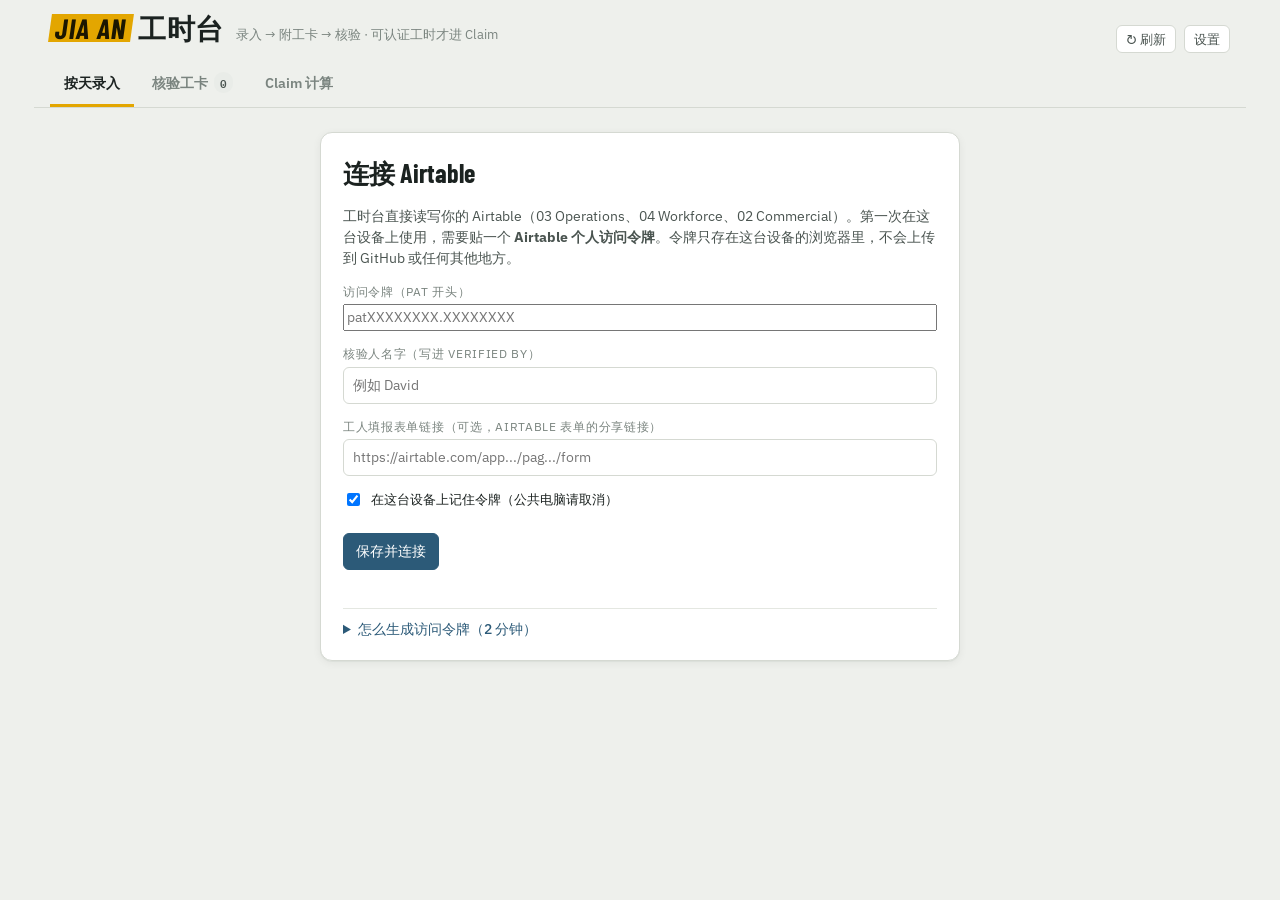
==== timesheet/index.html @ 96283b89 "Add JIA AN timesheet tool backed by Airtable Office tool for tower crane timesheets: day entry per s" ====
<!doctype html>
<html lang="zh-CN">
<head>
<meta charset="utf-8">
<meta name="viewport" content="width=device-width, initial-scale=1, viewport-fit=cover">
<meta name="robots" content="noindex">
<title>JIA AN 工时台</title>
<link rel="preconnect" href="https://fonts.googleapis.com">
<link rel="preconnect" href="https://fonts.gstatic.com" crossorigin>
<link rel="stylesheet" href="https://fonts.googleapis.com/css2?family=Barlow+Condensed:wght@600;700&family=IBM+Plex+Mono:wght@400;500&family=IBM+Plex+Sans:wght@400;500;600&display=swap">
<style>
:root{
  --ground:#EEF0EC; --surface:#FFFFFF; --sunk:#F5F6F3; --line:#D5D9D2; --line-soft:#E4E7E1;
  --ink:#1B2220; --ink-2:#4A5450; --ink-3:#7A847F;
  --steel:#2C5A78; --steel-ink:#FFFFFF; --steel-soft:#E3ECF2;
  --jib:#E3A600; --jib-soft:#FFF4D1; --jib-ink:#3A2C00;
  --ok:#2E7D4F; --ok-soft:#E1F1E7; --ev:#2C5A78; --ev-soft:#E3ECF2;
  --bad:#B23A2E; --bad-soft:#F8E3E0; --rec:#5E6763; --rec-soft:#E9ECE8;
  --shadow:0 1px 0 rgba(20,30,25,.04),0 2px 8px rgba(20,30,25,.06);
  --f-sans:"IBM Plex Sans",-apple-system,"PingFang SC","Hiragino Sans GB","Microsoft YaHei","Noto Sans SC",sans-serif;
  --f-disp:"Barlow Condensed","IBM Plex Sans","PingFang SC","Microsoft YaHei",sans-serif;
  --f-mono:"IBM Plex Mono",ui-monospace,SFMono-Regular,Menlo,Consolas,monospace;
}
@media (prefers-color-scheme: dark){
  :root:not([data-theme="light"]){
    color-scheme:dark;
    --ground:#121614; --surface:#1A201D; --sunk:#161B19; --line:#2E3733; --line-soft:#252D29;
    --ink:#E4E8E3; --ink-2:#AEB7B2; --ink-3:#7E8883;
    --steel:#6FA3C8; --steel-ink:#0E1A22; --steel-soft:#1C2B36;
    --jib:#F2BC2A; --jib-soft:#3A3013; --jib-ink:#FFE9A8;
    --ok:#6CC08F; --ok-soft:#18301F; --ev:#7FB2D6; --ev-soft:#1C2B36;
    --bad:#EE8577; --bad-soft:#3A1E1A; --rec:#A5AEA9; --rec-soft:#242B28;
    --shadow:0 1px 0 rgba(0,0,0,.3),0 2px 10px rgba(0,0,0,.25);
  }
}
:root[data-theme="dark"]{
  color-scheme:dark;
  --ground:#121614; --surface:#1A201D; --sunk:#161B19; --line:#2E3733; --line-soft:#252D29;
  --ink:#E4E8E3; --ink-2:#AEB7B2; --ink-3:#7E8883;
  --steel:#6FA3C8; --steel-ink:#0E1A22; --steel-soft:#1C2B36;
  --jib:#F2BC2A; --jib-soft:#3A3013; --jib-ink:#FFE9A8;
  --ok:#6CC08F; --ok-soft:#18301F; --ev:#7FB2D6; --ev-soft:#1C2B36;
  --bad:#EE8577; --bad-soft:#3A1E1A; --rec:#A5AEA9; --rec-soft:#242B28;
  --shadow:0 1px 0 rgba(0,0,0,.3),0 2px 10px rgba(0,0,0,.25);
}
*{box-sizing:border-box}
[hidden]{display:none!important}
body{background:var(--ground);color:var(--ink);font-family:var(--f-sans);font-size:14px;line-height:1.5;padding-inline:16px;padding-block:0 48px}
.wrap{max-width:1180px;margin:0 auto}
button,input,select,textarea{font:inherit;color:inherit}
:focus-visible{outline:2px solid var(--jib);outline-offset:2px}
.num,.mono{font-family:var(--f-mono);font-variant-numeric:tabular-nums}

/* top bar */
.top{position:sticky;top:env(safe-area-inset-top,0px);z-index:20;background:var(--ground);padding-block:14px 0;margin-inline:-16px;padding-inline:16px;border-bottom:1px solid var(--line)}
.brand{display:flex;align-items:baseline;gap:12px;flex-wrap:wrap}
.brand h1{font-family:var(--f-disp);font-weight:700;font-size:28px;letter-spacing:.02em;margin:0;line-height:1}
.brand h1 b{display:inline-block;background:var(--jib);color:#1B1600;padding:0 6px;margin-right:6px;transform:skewX(-8deg)}
.brand .sub{color:var(--ink-3);font-size:12.5px}
.brand .who{margin-left:auto;font-size:12.5px;color:var(--ink-2);display:flex;gap:8px;align-items:center}
.tabs{display:flex;gap:4px;margin-top:12px;overflow-x:auto}
.tab{appearance:none;border:0;background:none;padding:8px 14px 10px;font-weight:600;color:var(--ink-3);cursor:pointer;border-bottom:3px solid transparent;white-space:nowrap}
.tab[aria-selected="true"]{color:var(--ink);border-bottom-color:var(--jib)}
.tab .count{font-family:var(--f-mono);font-size:11px;background:var(--rec-soft);color:var(--ink-2);padding:1px 6px;border-radius:9px;margin-left:6px}

/* controls */
.bar{display:flex;flex-wrap:wrap;gap:10px;align-items:end;margin-block:16px}
.field{display:flex;flex-direction:column;gap:4px;min-width:0}
.field>span{font-size:11.5px;letter-spacing:.06em;color:var(--ink-3);text-transform:uppercase}
select,input[type=date],input[type=month],input[type=time],input[type=number],input[type=text],input[type=search]{background:var(--surface);border:1px solid var(--line);border-radius:6px;padding:7px 9px;min-height:36px;max-width:100%}
select:disabled,input:disabled{opacity:.6}
.btn{appearance:none;border:1px solid var(--line);background:var(--surface);border-radius:6px;padding:7px 12px;min-height:36px;cursor:pointer;font-weight:500;display:inline-flex;align-items:center;gap:6px;white-space:nowrap}
.btn:hover{border-color:var(--ink-3)}
.btn.primary{background:var(--steel);border-color:var(--steel);color:var(--steel-ink)}
.btn.primary:hover{filter:brightness(1.08)}
.btn.ok{background:var(--ok);border-color:var(--ok);color:var(--surface)}
.btn.danger{color:var(--bad);border-color:var(--bad)}
.btn.ghost{background:none;border-color:transparent;color:var(--ink-2)}
.btn:disabled{opacity:.45;cursor:not-allowed}
.btn.sm{min-height:28px;padding:3px 9px;font-size:12.5px}
.spacer{flex:1}

/* notices */
.note{border:1px solid var(--line);background:var(--surface);border-radius:8px;padding:12px 14px;color:var(--ink-2)}
.note.warn{border-color:var(--jib);background:var(--jib-soft);color:var(--jib-ink)}
.note.err{border-color:var(--bad);background:var(--bad-soft);color:var(--bad)}
.toast{position:fixed;left:50%;bottom:calc(20px + env(safe-area-inset-bottom,0px));transform:translateX(-50%);background:var(--ink);color:var(--ground);padding:9px 16px;border-radius:8px;box-shadow:var(--shadow);z-index:50;max-width:calc(100% - 32px);font-size:13.5px}

/* status pills */
.pill{display:inline-flex;align-items:center;gap:5px;font-size:11.5px;font-weight:600;padding:2px 8px;border-radius:10px;white-space:nowrap}
.pill::before{content:"";width:6px;height:6px;border-radius:50%;background:currentColor}
.st-R{background:var(--rec-soft);color:var(--rec)}
.st-E{background:var(--ev-soft);color:var(--ev)}
.st-V{background:var(--ok-soft);color:var(--ok)}
.st-X{background:var(--bad-soft);color:var(--bad)}
.st-new{background:var(--jib-soft);color:var(--jib-ink)}

/* entry grid */
.proj-head{display:flex;flex-wrap:wrap;gap:6px 16px;align-items:baseline;margin-block:4px 12px}
.proj-head h2{font-family:var(--f-disp);font-size:24px;margin:0;font-weight:700;letter-spacing:.01em}
.proj-head .meta{color:var(--ink-3);font-size:12.5px}
.cranes{display:grid;gap:12px}
.crane{background:var(--surface);border:1px solid var(--line);border-radius:10px;box-shadow:var(--shadow);overflow:hidden}
.crane-h{display:flex;align-items:center;gap:10px;padding:10px 14px;border-bottom:1px solid var(--line-soft);background:var(--sunk)}
.tc{font-family:var(--f-disp);font-weight:700;font-size:22px;line-height:1;min-width:52px}
.crane-h .lab{color:var(--ink-2);font-size:12.5px;overflow-wrap:anywhere}
.crane-h .req{margin-left:auto;font-size:11.5px;color:var(--ink-3);white-space:nowrap}
.slot{display:grid;grid-template-columns:78px minmax(160px,1.5fr) 124px 124px 92px 64px minmax(110px,1fr) auto;gap:8px;align-items:center;padding:8px 14px;border-top:1px solid var(--line-soft)}
.slot:first-of-type{border-top:0}
.slot .sh{font-weight:600;font-size:13px}
.slot .sh small{display:block;color:var(--ink-3);font-weight:400;font-size:11px}
.slot .hrs{font-family:var(--f-mono);font-variant-numeric:tabular-nums;font-weight:500;text-align:right}
.slot.dirty{background:var(--jib-soft)}
.ltw{display:flex;align-items:center;gap:6px;font-size:12.5px;cursor:pointer;line-height:1.15;white-space:nowrap}
.ltw small,.slot .hrs small{display:block;color:var(--ink-3);font-size:10.5px;font-weight:400}
.ltw input{width:auto;margin:0}
.slot.empty{grid-template-columns:78px minmax(160px,1.5fr) 1fr}
.slot.empty .hint{color:var(--ink-3);font-size:12px}
.slot.locked input,.slot.locked select{pointer-events:none;opacity:.75}
.slot .end{display:flex;gap:6px;align-items:center;justify-content:flex-end}
.slot input,.slot select{width:100%}
.slot-add{padding:8px 14px;border-top:1px dashed var(--line);display:flex;gap:8px;flex-wrap:wrap}
.lbl-m{display:none}
.savebar{position:sticky;bottom:calc(12px + env(safe-area-inset-bottom,0px));margin-top:16px;display:flex;gap:10px;align-items:center;background:var(--ink);color:var(--ground);padding:10px 14px;border-radius:10px;box-shadow:var(--shadow)}
.savebar .btn{border-color:transparent}
@media (max-width:860px){
  .slot{grid-template-columns:1fr 1fr;gap:6px 10px;padding:12px 14px}
  .slot .sh{grid-column:1/-1;display:flex;gap:8px;align-items:baseline}
  .slot .sh small{display:inline}
  .slot .w{grid-column:1/-1}
  .slot.empty{grid-template-columns:1fr}
  .slot.empty .hint{display:none}
  .slot .note-in{grid-column:1/-1}
  .slot .end{grid-column:1/-1;justify-content:space-between}
  .slot .hrs{text-align:left}
  .lbl-m{display:block;font-size:11px;color:var(--ink-3)}
}

/* tables */
.tablebox{overflow-x:auto;background:var(--surface);border:1px solid var(--line);border-radius:10px;box-shadow:var(--shadow)}
table{border-collapse:collapse;width:100%;font-size:13px}
th,td{padding:8px 10px;border-bottom:1px solid var(--line-soft);text-align:left;vertical-align:middle;white-space:nowrap}
th{font-size:11.5px;letter-spacing:.05em;color:var(--ink-3);font-weight:600;background:var(--sunk);position:sticky;top:0;text-transform:uppercase}
td.r,th.r{text-align:right}
tbody tr:hover{background:var(--sunk)}
tr.sel{background:var(--steel-soft)!important}
tfoot td{font-weight:600;background:var(--sunk)}
.ev{display:flex;gap:4px}
.ev a{display:block;width:34px;height:34px;border-radius:4px;overflow:hidden;border:1px solid var(--line);background:var(--sunk);font-size:10px;color:var(--ink-2);text-align:center;line-height:32px;text-decoration:none}
.ev img{width:100%;height:100%;object-fit:cover}
.why{color:var(--bad);font-size:12px;white-space:normal;max-width:220px}
.muted{color:var(--ink-3)}
.actions{display:flex;flex-wrap:wrap;gap:8px;align-items:center;margin-block:10px}
.stats{display:flex;flex-wrap:wrap;gap:10px;margin-block:4px 14px}
.stat{background:var(--surface);border:1px solid var(--line);border-radius:8px;padding:8px 14px;min-width:120px}
.stat b{display:block;font-family:var(--f-mono);font-size:20px;font-weight:500}
.stat span{font-size:11.5px;color:var(--ink-3)}
.grid-days td,.grid-days th{padding:6px 6px;text-align:center;font-size:12px}
.grid-days td:first-child,.grid-days th:first-child{text-align:left;position:sticky;left:0;background:var(--surface);z-index:1}
.grid-days th:first-child{background:var(--sunk)}
.d-N{color:var(--steel);font-weight:600}
.d-unv{text-decoration:underline dotted var(--jib);text-underline-offset:3px}
.d-we{background:var(--sunk)}
.claim{background:var(--surface);border:1px solid var(--line);border-radius:10px;box-shadow:var(--shadow);margin-bottom:14px;overflow:hidden}
.claim-h{display:flex;flex-wrap:wrap;gap:10px 14px;align-items:center;padding:12px 14px;background:var(--sunk);border-bottom:1px solid var(--line-soft)}
.claim-total{text-align:right}
.claim-total span{display:block;font-size:11px;color:var(--ink-3);letter-spacing:.05em}
.claim-total b{font-family:var(--f-mono);font-size:22px;font-weight:500}
.claim-grid{display:grid;grid-template-columns:repeat(auto-fit,minmax(290px,1fr));gap:12px 28px;padding:12px 14px}
.claim-grid dl{display:grid;grid-template-columns:1fr auto;gap:6px 12px;margin:0;align-items:center}
.claim-grid dt{color:var(--ink-2);font-size:13px;white-space:nowrap}
.claim-grid dd{margin:0;text-align:right}
.claim-grid .tot{font-weight:600;color:var(--ink);border-top:1px solid var(--line);padding-top:6px}
.claim-grid input[type=date]{width:140px;min-height:30px;padding:3px 6px}
.claim-grid input[type=number]{min-height:30px;padding:3px 6px;text-align:right}
.claim details{border-top:1px solid var(--line-soft)}
.claim summary{padding:10px 14px;cursor:pointer;color:var(--steel);font-weight:500}
.tag{font-size:11px;padding:1px 6px;border-radius:4px;background:var(--steel-soft);color:var(--steel);white-space:nowrap}
.tag.bad{background:var(--bad-soft);color:var(--bad)}
h3{font-family:var(--f-disp);font-size:20px;font-weight:700;margin:22px 0 8px;letter-spacing:.01em}
.legend{display:flex;flex-wrap:wrap;gap:12px;font-size:12px;color:var(--ink-3);margin-block:6px}
.inline-form{display:flex;gap:8px;flex-wrap:wrap;align-items:center}
.inline-form input[type=text]{min-width:220px;flex:1}
@media (prefers-reduced-motion:reduce){*{transition:none!important;animation:none!important}}

html{color-scheme:light}
body{margin:0;padding-top:env(safe-area-inset-top,0px)}
img{max-width:100%}

.connect{max-width:640px;margin:24px auto;background:var(--surface);border:1px solid var(--line);border-radius:12px;padding:20px 22px;box-shadow:var(--shadow);display:grid;gap:14px}
.connect h2{font-family:var(--f-disp);font-size:26px;margin:0}
.connect p{margin:0;color:var(--ink-2)}
.connect input{width:100%}
.chk{display:flex;gap:8px;align-items:center;font-size:13px}
.chk input{width:auto}
.howto{border-top:1px solid var(--line-soft);padding-top:10px}
.howto summary{cursor:pointer;color:var(--steel);font-weight:500}
.howto li{margin-block:4px}
code{font-family:var(--f-mono);background:var(--sunk);padding:1px 5px;border-radius:4px;font-size:12.5px}
a{color:var(--steel)}
.st-S{background:var(--jib-soft);color:var(--jib-ink)}
.src{font-size:10.5px;color:var(--ink-3);margin-left:4px}
.tabs{align-items:center}
.busy{position:fixed;top:calc(8px + env(safe-area-inset-top,0px));right:16px;z-index:60;background:var(--ink);color:var(--ground);font-size:12px;padding:4px 10px;border-radius:12px}
</style>
</head>
<body>
<div class="wrap">
  <header class="top">
    <div class="brand">
      <h1><b>JIA AN</b>工时台</h1>
      <span class="sub">录入 → 附工卡 → 核验 · 可认证工时才进 Claim</span>
      <span class="who"><span id="who"></span><button class="btn sm" id="btn-refresh" title="从 Airtable 重新读取">↻ 刷新</button><button class="btn sm" id="btn-settings">设置</button></span>
    </div>
    <nav class="tabs" role="tablist">
      <button class="tab" role="tab" id="tab-entry" aria-selected="true" data-tab="entry">按天录入</button>
      <button class="tab" role="tab" id="tab-check" aria-selected="false" data-tab="check">核验工卡<span class="count" id="cnt-check">0</span></button>
      <button class="tab" role="tab" id="tab-sum" aria-selected="false" data-tab="sum">Claim 计算</button>
      <span class="spacer"></span><button class="btn sm ghost" id="btn-form" hidden>复制工人表单链接</button>
    </nav>
  </header>

  <div id="boot" class="note" style="margin-top:16px">正在连接 Airtable…</div>

  <!-- CONNECT / SETTINGS -->
  <section id="v-connect" hidden>
    <div class="connect">
      <h2>连接 Airtable</h2>
      <p>工时台直接读写你的 Airtable（03 Operations、04 Workforce、02 Commercial）。第一次在这台设备上使用，需要贴一个 <b>Airtable 个人访问令牌</b>。令牌只存在这台设备的浏览器里，不会上传到 GitHub 或任何其他地方。</p>
      <label class="field"><span>访问令牌（pat 开头）</span><input type="password" id="set-token" autocomplete="off" placeholder="patXXXXXXXX.XXXXXXXX"></label>
      <label class="field"><span>核验人名字（写进 Verified By）</span><input type="text" id="set-name" placeholder="例如 David"></label>
      <label class="field"><span>工人填报表单链接（可选，Airtable 表单的分享链接）</span><input type="text" id="set-form" placeholder="https://airtable.com/app.../pag.../form"></label>
      <label class="chk"><input type="checkbox" id="set-remember" checked> 在这台设备上记住令牌（公共电脑请取消）</label>
      <div class="actions"><button class="btn primary" id="set-save">保存并连接</button><button class="btn ghost" id="set-cancel" hidden>取消</button><span class="spacer"></span><button class="btn danger" id="set-clear" hidden>清除这台设备上的令牌</button></div>
      <div id="set-msg"></div>
      <details class="howto"><summary>怎么生成访问令牌（2 分钟）</summary>
        <ol>
          <li>打开 <a href="https://airtable.com/create/tokens" target="_blank" rel="noopener">airtable.com/create/tokens</a> → <b>Create token</b>，名字写「JIA AN 工时台」。</li>
          <li><b>Scopes</b> 加三项：<code>data.records:read</code>、<code>data.records:write</code>、<code>schema.bases:read</code>。</li>
          <li><b>Access</b> 只加三个 base：<b>02｜Commercial &amp; Clients</b>、<b>03｜Operations &amp; Projects</b>、<b>04｜Workforce &amp; HR</b>。不要选 All workspaces。</li>
          <li>点 Create，复制 pat 开头的那串，贴到上面。</li>
        </ol>
        <p class="muted">写权限只作用于 03 Operations 的两张工时表；02 和 04 只读。令牌丢了或换电脑，回到这里重新生成即可。</p>
      </details>
    </div>
  </section>

  <!-- ENTRY -->
  <section id="v-entry" hidden>
    <div class="bar">
      <label class="field"><span>工地</span><select id="e-proj"></select></label>
      <label class="field"><span>日期（上班那天）</span><input type="date" id="e-date"></label>
      <div class="field"><span>&nbsp;</span><div style="display:flex;gap:6px">
        <button class="btn" id="e-prev" aria-label="前一天">‹ 前一天</button>
        <button class="btn" id="e-next" aria-label="后一天">后一天 ›</button>
      </div></div>
      <div class="field"><span>&nbsp;</span><button class="btn" id="e-copy">照抄前一天</button></div>
      <label class="field" style="flex-direction:row;align-items:center;gap:6px;align-self:center;margin-top:18px"><input type="checkbox" id="e-all"> <span style="text-transform:none;letter-spacing:0;font-size:12.5px">显示非 Active 工地</span></label>
    </div>
    <div id="e-body"></div>
  </section>

  <!-- CHECK -->
  <section id="v-check" hidden>
    <div class="bar">
      <label class="field"><span>月份</span><input type="month" id="c-month"></label>
      <label class="field"><span>工地</span><select id="c-proj"></select></label>
      <label class="field"><span>状态</span><select id="c-status">
        <option value="open">待处理（未核验）</option>
        <option value="S">工人提交 · 待处理</option>
        <option value="R">已录入 · 无工卡</option>
        <option value="E">有工卡 · 待核验</option>
        <option value="V">已核验</option>
        <option value="X">已退回</option>
        <option value="all">全部</option>
      </select></label>
      <label class="field"><span>司机</span><input type="search" id="c-worker" placeholder="名字或 UID"></label>
    </div>
    <div class="actions" id="c-actions">
      <span id="c-selinfo" class="muted">勾选记录后可批量操作</span>
      <span class="spacer"></span>
      <label class="btn" id="c-upl-l"><input type="file" id="c-upl" accept="image/*,application/pdf" multiple hidden>附工卡到所选</label>
      <button class="btn ok" id="c-verify">标记已核验</button>
      <button class="btn danger" id="c-reject">退回…</button>
      <button class="btn ghost" id="c-reopen">撤回为已录入</button>
    </div>
    <div class="inline-form" id="c-rejbox" hidden style="margin-bottom:10px">
      <input type="text" id="c-rejwhy" placeholder="退回原因，如：工卡上是 10h，不是 12h">
      <button class="btn danger" id="c-rejgo">确认退回</button>
      <button class="btn ghost" id="c-rejcancel">取消</button>
    </div>
    <div id="c-body"></div>
  </section>

  <!-- SUMMARY -->
  <section id="v-sum" hidden>
    <div class="bar">
      <label class="field"><span>工地</span><select id="s-proj"></select></label>
      <label class="field"><span>Claim 周期结束月</span><input type="month" id="s-month"></label>
      <div class="field"><span>周期</span><div id="s-period" class="mono" style="padding-top:7px"></div></div>
      <label class="field" style="flex-direction:row;align-items:center;gap:6px;align-self:center;margin-top:18px"><input type="checkbox" id="s-onlyv" checked> <span style="text-transform:none;letter-spacing:0;font-size:12.5px">只算已核验</span></label>
      <span class="spacer"></span>
      <div class="field"><span>&nbsp;</span><div style="display:flex;gap:6px;flex-wrap:wrap"><button class="btn primary" id="s-csv">导出 Claim 汇总</button><button class="btn" id="s-csv2">导出逐日明细</button></div></div>
    </div>
    <div id="s-body"></div>
  </section>
</div>
<div class="toast" id="toast" hidden></div>
<div class="busy" id="busy" hidden>同步中…</div>
<script src="config.js"></script>
<script src="app.js"></script>
</body>
</html>
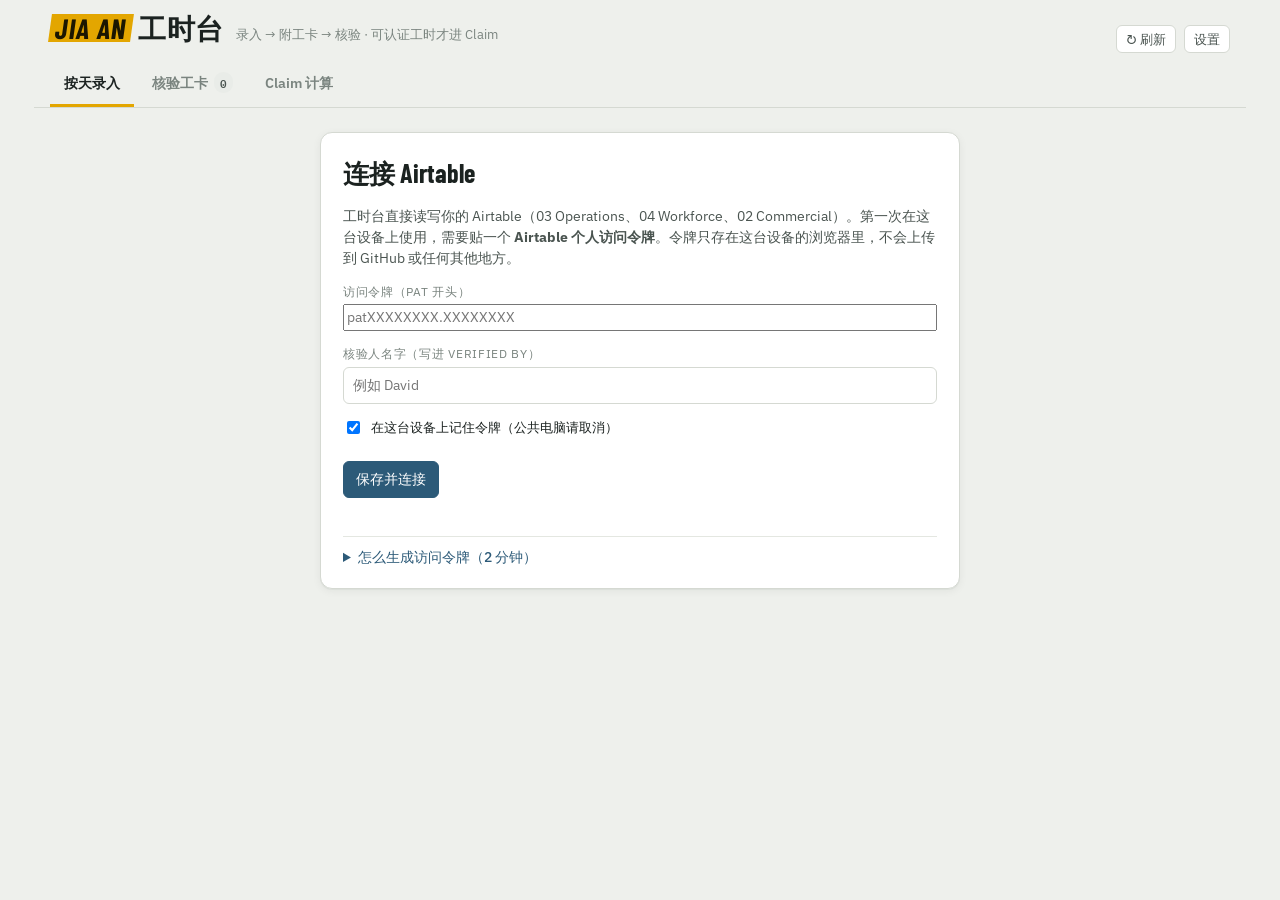
==== commit 0e273807: "Timesheet: fixed worker form URL instead of per-device setting The Airtable worker form link now liv" ====
--- a/timesheet/index.html
+++ b/timesheet/index.html
@@ -216,7 +216,7 @@
       <button class="tab" role="tab" id="tab-entry" aria-selected="true" data-tab="entry">按天录入</button>
       <button class="tab" role="tab" id="tab-check" aria-selected="false" data-tab="check">核验工卡<span class="count" id="cnt-check">0</span></button>
       <button class="tab" role="tab" id="tab-sum" aria-selected="false" data-tab="sum">Claim 计算</button>
-      <span class="spacer"></span><button class="btn sm ghost" id="btn-form" hidden>复制工人表单链接</button>
+      <span class="spacer"></span><button class="btn sm ghost" id="btn-form" hidden>复制工人填工时网址</button>
     </nav>
   </header>
 
@@ -229,7 +229,6 @@
       <p>工时台直接读写你的 Airtable（03 Operations、04 Workforce、02 Commercial）。第一次在这台设备上使用，需要贴一个 <b>Airtable 个人访问令牌</b>。令牌只存在这台设备的浏览器里，不会上传到 GitHub 或任何其他地方。</p>
       <label class="field"><span>访问令牌（pat 开头）</span><input type="password" id="set-token" autocomplete="off" placeholder="patXXXXXXXX.XXXXXXXX"></label>
       <label class="field"><span>核验人名字（写进 Verified By）</span><input type="text" id="set-name" placeholder="例如 David"></label>
-      <label class="field"><span>工人填报表单链接（可选，Airtable 表单的分享链接）</span><input type="text" id="set-form" placeholder="https://airtable.com/app.../pag.../form"></label>
       <label class="chk"><input type="checkbox" id="set-remember" checked> 在这台设备上记住令牌（公共电脑请取消）</label>
       <div class="actions"><button class="btn primary" id="set-save">保存并连接</button><button class="btn ghost" id="set-cancel" hidden>取消</button><span class="spacer"></span><button class="btn danger" id="set-clear" hidden>清除这台设备上的令牌</button></div>
       <div id="set-msg"></div>
